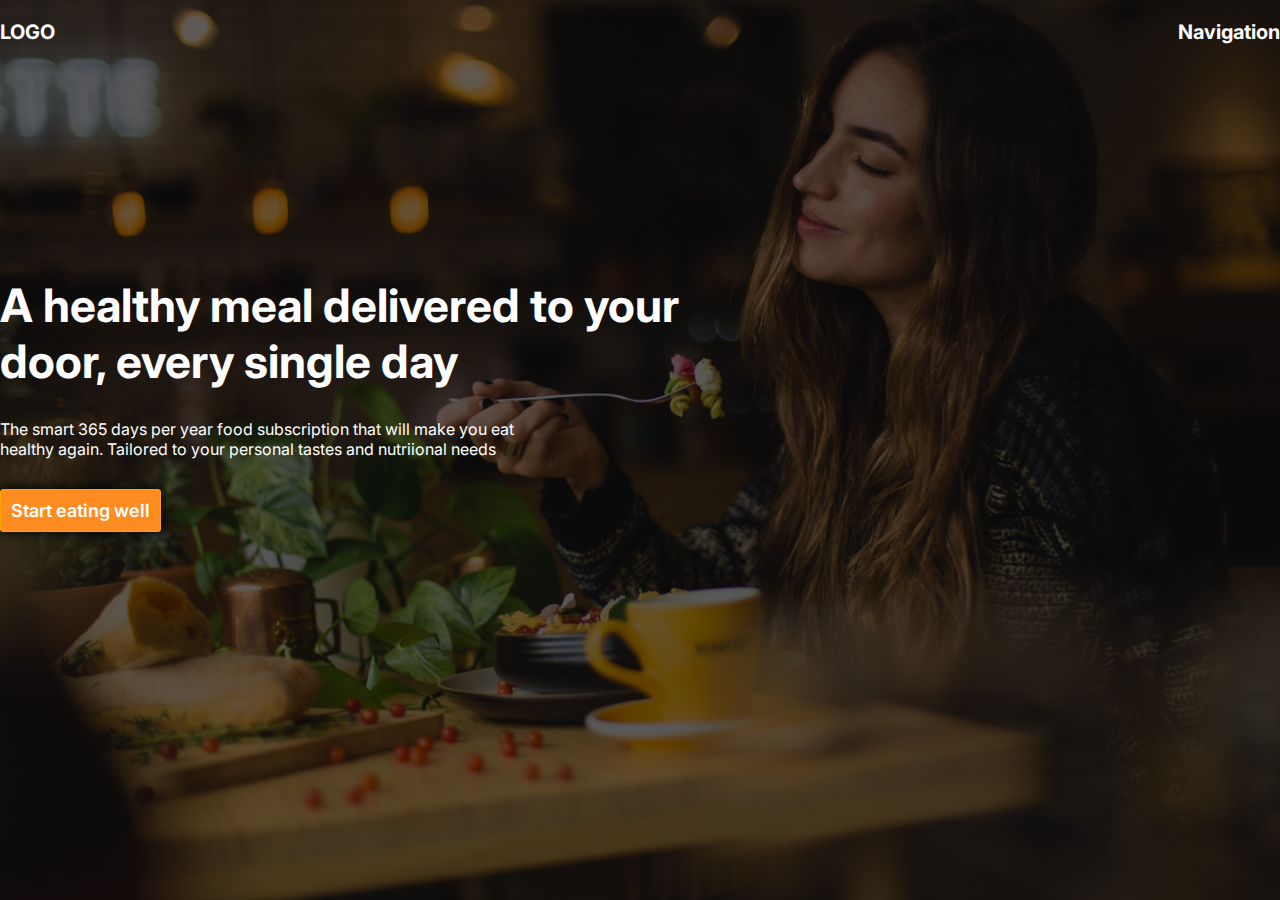
==== index.html @ c518f548 "layout/component practice" ====
<!DOCTYPE html>
<html lang="en">
  <head>
    <meta charset="UTF-8" />
    <meta http-equiv="X-UA-Compatible" content="IE=edge" />
    <meta name="viewport" content="width=device-width, initial-scale=1.0" />
    <link rel="icon" href="maria.jpg" />
    <link rel="stylesheet" href="style.css" />
    <title>Hero</title>
  </head>
  <body>
    <header>
      <section>
        <nav>
          <p>LOGO</p>
          <p>Navigation</p>
        </nav>
        <div class="hero-text">
          <h2>A healthy meal delivered to your door, every single day</h2>
          <p>
            The smart 365 days per year food subscription that will make you eat
            healthy again. Tailored to your personal tastes and nutriional needs
          </p>
          <button>Start eating well</button>
        </div>
      </section>
    </header>
  </body>
</html>
---- style.css ----
@import url("https://fonts.googleapis.com/css2?family=Inter:wght@300;400;600;700&display=swap");

* {
  margin: 0;
  padding: 0;
  box-sizing: border-box;
  color: white;
  font-family: "Inter";
}

header {
  position: relative;
  background-position: center center;
  background-size: cover;
  background-attachment: fixed;
  height: 100vh;
  background-image: linear-gradient(rgba(0, 0, 0, 0.6), rgba(0, 0, 0, 0.6)),
    url("hero.jpg");
}

section {
  max-width: 1280px;
  margin: 0 auto;
  height: 90vh;
}

nav {
  display: flex;
  justify-content: space-between;
  font-weight: 700;
  font-size: 20px;
  padding-top: 20px;
}

body {
  background-color: black;
}

.hero-text {
  width: 700px;
  height: 80vh;
  display: flex;
  flex-direction: column;
  justify-content: center;
  align-items: flex-start;
}

.hero-text h2 {
  font-size: 46px;
}

.hero-text p {
  width: 550px;
  margin: 30px 0;
}

button {
  background-color: rgb(255, 140, 32);
  border: 1px solid orange;
  border-radius: 3px;
  padding: 10px;
  font-weight: 600;
  font-size: 18px;
  box-shadow: 0px -1px 13px 1px #000000;
}
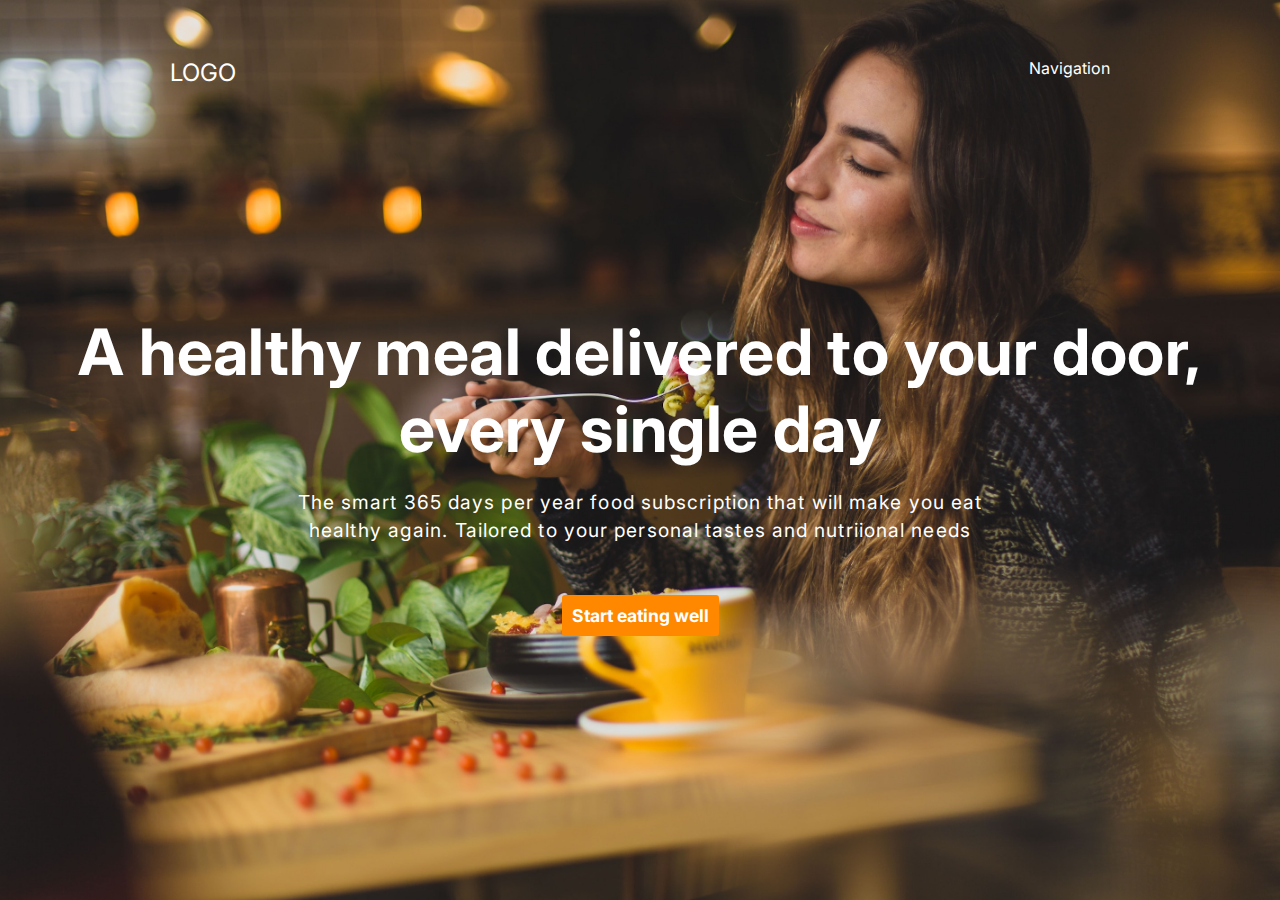
==== commit 34544880: "mobile first response" ====
--- a/index.html
+++ b/index.html
@@ -13,15 +13,23 @@
       <section>
         <nav>
           <p>LOGO</p>
-          <p>Navigation</p>
+          <p id="nav-link">Navigation</p>
+          <div id="hamburger">
+            <div class="line"></div>
+            <div class="line"></div>
+            <div class="line"></div>
+          </div>
         </nav>
         <div class="hero-text">
-          <h2>A healthy meal delivered to your door, every single day</h2>
+          <h2>
+            A healthy meal delivered to your door,<br />
+            every single day
+          </h2>
           <p>
             The smart 365 days per year food subscription that will make you eat
             healthy again. Tailored to your personal tastes and nutriional needs
           </p>
-          <button>Start eating well</button>
+          <button aria-label="button">Start eating well</button>
         </div>
       </section>
     </header>
--- a/style.css
+++ b/style.css
@@ -4,45 +4,47 @@
   margin: 0;
   padding: 0;
   box-sizing: border-box;
+  font-family: "Inter";
   color: white;
-  font-family: "Inter";
-}
-
-header {
-  position: relative;
-  background-position: center center;
-  background-size: cover;
-  background-attachment: fixed;
-  height: 100vh;
-  background-image: linear-gradient(rgba(0, 0, 0, 0.6), rgba(0, 0, 0, 0.6)),
-    url("hero.jpg");
 }
 
 section {
-  max-width: 1280px;
-  margin: 0 auto;
-  height: 90vh;
+  background-image: url("/hero.jpg");
+  background-size: cover;
+  background-position: right 40% center;
+  height: 100vh;
+  background-repeat: no-repeat;
+  display: grid;
+  grid-template-rows: 50px 1fr;
 }
 
 nav {
   display: flex;
   justify-content: space-between;
-  font-weight: 700;
-  font-size: 20px;
-  padding-top: 20px;
+  padding: 10px;
+  margin: 1rem 1.6rem;
 }
 
-body {
-  background-color: black;
+#nav-link {
+  display: none;
+}
+
+#hamburger {
+  height: 100%;
+}
+
+.line {
+  width: 26px;
+  height: 3px;
+  margin-bottom: 5px;
+  background-color: white;
 }
 
 .hero-text {
-  width: 700px;
-  height: 80vh;
-  display: flex;
-  flex-direction: column;
-  justify-content: center;
-  align-items: flex-start;
+  text-align: center;
+  align-self: center;
+  letter-spacing: 0.4px;
+  line-height: 1.2;
 }
 
 .hero-text h2 {
@@ -50,16 +52,77 @@
 }
 
 .hero-text p {
-  width: 550px;
-  margin: 30px 0;
+  font-size: 0.9rem;
+  margin-top: 10px;
+  margin-bottom: 30px;
 }
 
 button {
-  background-color: rgb(255, 140, 32);
-  border: 1px solid orange;
+  background-color: rgb(255, 136, 0);
+  border: none;
+  padding: 10px;
+  font-weight: 700;
+  font-size: 1.1rem;
   border-radius: 3px;
-  padding: 10px;
-  font-weight: 600;
-  font-size: 18px;
-  box-shadow: 0px -1px 13px 1px #000000;
 }
+
+@media (min-width: 600px) {
+  .hero-text {
+    text-align: center;
+    align-self: center;
+    letter-spacing: 0.4px;
+    line-height: 1.2;
+    width: 100%;
+  }
+
+  .hero-text h2 {
+    font-size: 3rem;
+  }
+
+  .hero-text p {
+    align-self: center;
+    font-size: 1rem;
+    width: 60ch;
+    margin: auto;
+  }
+}
+
+@media (min-width: 800px) {
+  #hamburger {
+    display: none;
+  }
+  #nav-link {
+    display: initial;
+  }
+}
+
+@media (min-width: 1000px) {
+  nav {
+    padding: 10px;
+    margin: 3rem 10rem;
+  }
+
+  nav p:first-child {
+    font-size: 1.5rem;
+  }
+
+  nav p:nth-child(2) {
+    font-size: 1rem;
+  }
+
+  .hero-text h2 {
+    font-size: 4rem;
+  }
+
+  .hero-text p {
+    margin-top: 20px;
+    margin-bottom: 30px;
+    font-size: 1.2rem;
+    line-height: 1.5;
+    letter-spacing: 1.1px;
+  }
+
+  button {
+    margin-top: 20px;
+  }
+}
